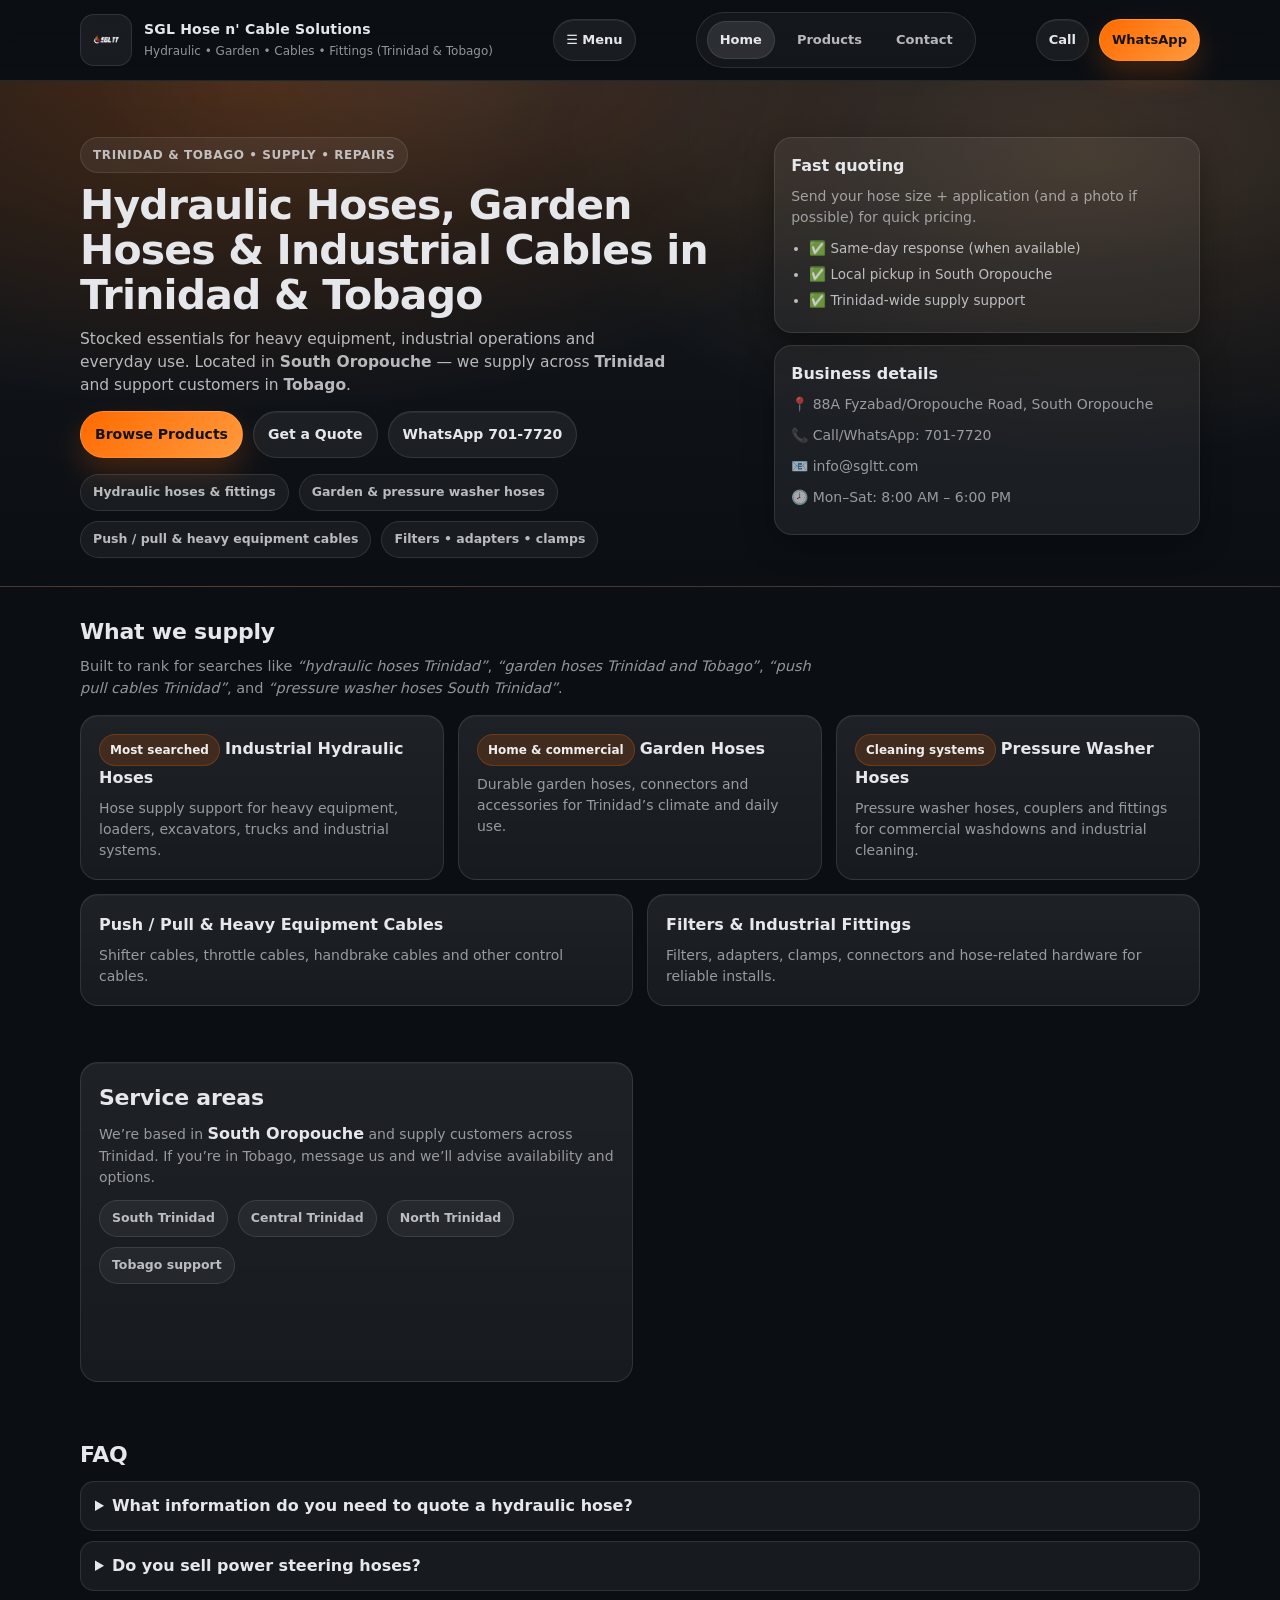
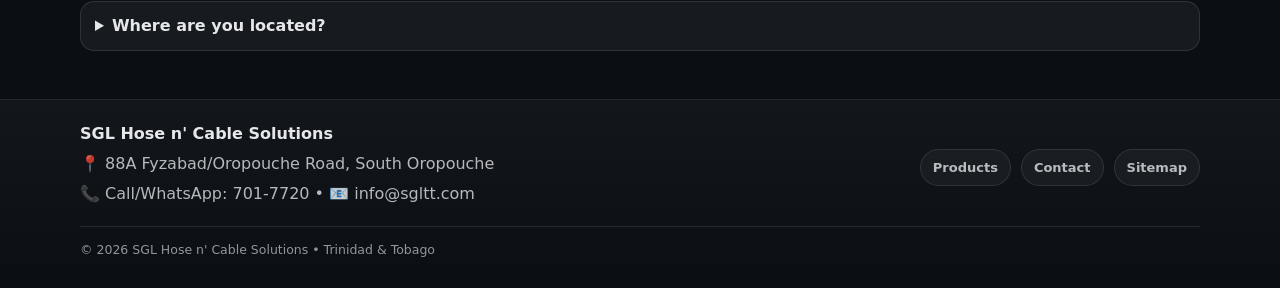
==== index.html @ 118d1041 "Initial commit - SGL Site" ====
<!doctype html>
<html lang="en">
<head>
  <meta charset="utf-8" />
  <meta name="viewport" content="width=device-width, initial-scale=1" />

  <title>Hydraulic Hoses, Garden Hoses & Cables in Trinidad & Tobago | SGL Hose n' Cable Solutions</title>
  <meta name="description" content="SGL Hose n' Cable Solutions supplies hydraulic hoses, garden hoses, push/pull cables, power steering hoses, filters and fittings in Trinidad & Tobago. Located in South Oropouche. Call/WhatsApp 701-7720." />

  <link rel="canonical" href="https://sgltt.com/" />
  <meta name="robots" content="index,follow,max-image-preview:large" />
  <meta name="theme-color" content="#ff6600" />

  <!-- Open Graph / Social -->
  <meta property="og:type" content="website" />
  <meta property="og:site_name" content="SGL Hose n' Cable Solutions" />
  <meta property="og:title" content="Hydraulic Hoses, Garden Hoses & Cables in Trinidad & Tobago" />
  <meta property="og:description" content="Industrial hydraulic hoses, garden hoses, push/pull cables, power steering hoses, filters & fittings. South Oropouche, Trinidad & Tobago." />
  <meta property="og:url" content="https://sgltt.com/" />
  <meta property="og:image" content="https://sgltt.com/assets/images/sgl-logo.png" />

  <meta name="twitter:card" content="summary_large_image" />

  <link rel="icon" href="assets/favicon.svg" type="image/svg+xml" />
  <link rel="stylesheet" href="css/styles.css" />

  <!-- LocalBusiness + FAQ schema (helps local ranking + rich results) -->
  <script type="application/ld+json">
  {
    "@context": "https://schema.org",
    "@graph": [
      {
        "@type": "LocalBusiness",
        "@id": "https://sgltt.com/#business",
        "name": "SGL Hose n' Cable Solutions",
        "url": "https://sgltt.com/",
        "image": "https://sgltt.com/assets/images/sgl-logo.png",
        "telephone": "+1-868-701-7720",
        "email": "info@sgltt.com",
        "address": {
          "@type": "PostalAddress",
          "streetAddress": "88A Fyzabad/Oropouche Road",
          "addressLocality": "South Oropouche",
          "addressCountry": "TT"
        },
        "areaServed": ["Trinidad", "Tobago", "Trinidad and Tobago"],
        "openingHoursSpecification": [{
          "@type": "OpeningHoursSpecification",
          "dayOfWeek": ["Monday","Tuesday","Wednesday","Thursday","Friday","Saturday"],
          "opens": "08:00",
          "closes": "18:00"
        }],
        "sameAs": [
          "https://sgltt.com/"
        ]
      },
      {
        "@type": "FAQPage",
        "@id": "https://sgltt.com/#faq",
        "mainEntity": [
          {
            "@type": "Question",
            "name": "Do you supply hydraulic hoses in Trinidad and Tobago?",
            "acceptedAnswer": {
              "@type": "Answer",
              "text": "Yes. We supply industrial hydraulic hoses and fittings across Trinidad & Tobago, with fast support from our South Oropouche location."
            }
          },
          {
            "@type": "Question",
            "name": "Do you carry garden hoses and pressure washer hoses?",
            "acceptedAnswer": {
              "@type": "Answer",
              "text": "Yes. We stock garden hoses and pressure washer hoses, plus connectors, nozzles and related accessories."
            }
          },
          {
            "@type": "Question",
            "name": "Can I WhatsApp to request a quote?",
            "acceptedAnswer": {
              "@type": "Answer",
              "text": "Yes. WhatsApp us at 701-7720 with the hose size, application and any photos, and we’ll respond with pricing and availability."
            }
          }
        ]
      }
    ]
  }
  </script>
</head>
<body>
  <a class="skip-link" href="#main">Skip to content</a>

  <!-- HEADER / NAV -->
  <header class="site-header">
    <div class="container">
      <div class="nav" role="navigation" aria-label="Primary">
        <a class="brand" href="index.html" aria-label="SGL Hose n' Cable Solutions home">
          <img src="assets/images/sgl-logo.png" alt="SGL Hose n' Cable Solutions logo" width="56" height="56" loading="eager" />
          <div class="brand-text">
            <strong>SGL Hose n' Cable Solutions</strong>
            <span>Hydraulic • Garden • Cables • Fittings (Trinidad & Tobago)</span>
          </div>
        </a>

        <button class="btn btn-small menu-btn" type="button" data-menu-btn aria-expanded="false" aria-controls="site-nav">
          ☰ Menu
        </button>

        <nav id="site-nav" class="nav-links" data-nav-links>
          <a href="index.html" data-nav>Home</a>
          <a href="products.html" data-nav>Products</a>
          <a href="contact.html" data-nav>Contact</a>
        </nav>

        <div class="nav-cta">
          <a class="btn btn-small" href="tel:+18687017720">Call</a>
          <a class="btn btn-primary btn-small" href="https://wa.me/18687017720" target="_blank" rel="noopener">WhatsApp</a>
        </div>
      </div>
    </div>
  </header>

  <main id="main">
    <!-- HERO -->
    <section class="hero">
      <div class="container">
        <div class="hero-wrap">
          <div class="hero-main">
            <div class="kicker">Trinidad & Tobago • Supply • Repairs</div>
            <h1>Hydraulic Hoses, Garden Hoses & Industrial Cables in Trinidad & Tobago</h1>
            <p>
              Stocked essentials for heavy equipment, industrial operations and everyday use.
              Located in <strong>South Oropouche</strong> — we supply across <strong>Trinidad</strong> and support customers in <strong>Tobago</strong>.
            </p>

            <div class="hero-actions">
              <a class="btn btn-primary" href="products.html">Browse Products</a>
              <a class="btn" href="contact.html">Get a Quote</a>
              <a class="btn" href="https://wa.me/18687017720" target="_blank" rel="noopener">WhatsApp 701-7720</a>
            </div>

            <div class="meta-row" aria-label="Highlights">
              <span class="chip">Hydraulic hoses & fittings</span>
              <span class="chip">Garden & pressure washer hoses</span>
              <span class="chip">Push / pull & heavy equipment cables</span>
              <span class="chip">Filters • adapters • clamps</span>
            </div>
          </div>

          <aside class="hero-side" aria-label="Quick info">
            <div class="side-card">
              <h3>Fast quoting</h3>
              <p>Send your hose size + application (and a photo if possible) for quick pricing.</p>
              <ul class="side-list">
                <li>✅ Same-day response (when available)</li>
                <li>✅ Local pickup in South Oropouche</li>
                <li>✅ Trinidad-wide supply support</li>
              </ul>
            </div>

            <div class="side-card">
              <h3>Business details</h3>
              <p>📍 88A Fyzabad/Oropouche Road, South Oropouche</p>
              <p>📞 Call/WhatsApp: <a href="tel:+18687017720">701-7720</a></p>
              <p>📧 <a href="mailto:info@sgltt.com">info@sgltt.com</a></p>
              <p>🕗 Mon–Sat: 8:00 AM – 6:00 PM</p>
            </div>
          </aside>
        </div>
      </div>
    </section>

    <!-- PRODUCTS OVERVIEW -->
    <section class="section">
      <div class="container">
        <h2 class="section-title">What we supply</h2>
        <p class="section-sub">
          Built to rank for searches like <em>“hydraulic hoses Trinidad”</em>, <em>“garden hoses Trinidad and Tobago”</em>,
          <em>“push pull cables Trinidad”</em>, and <em>“pressure washer hoses South Trinidad”</em>.
        </p>

        <div class="grid">
          <a class="card card-link cols-4" href="hydraulic-hoses-trinidad.html">
            <span class="badge">Most searched</span>
            <strong>Industrial Hydraulic Hoses</strong>
            <p>Hose supply support for heavy equipment, loaders, excavators, trucks and industrial systems.</p>
          </a>

          <a class="card card-link cols-4" href="garden-hoses-trinidad.html">
            <span class="badge">Home & commercial</span>
            <strong>Garden Hoses</strong>
            <p>Durable garden hoses, connectors and accessories for Trinidad’s climate and daily use.</p>
          </a>

          <a class="card card-link cols-4" href="pressure-washer-hoses-trinidad.html">
            <span class="badge">Cleaning systems</span>
            <strong>Pressure Washer Hoses</strong>
            <p>Pressure washer hoses, couplers and fittings for commercial washdowns and industrial cleaning.</p>
          </a>

          <a class="card card-link cols-6" href="push-pull-cables-trinidad.html">
            <strong>Push / Pull & Heavy Equipment Cables</strong>
            <p>Shifter cables, throttle cables, handbrake cables and other control cables.</p>
          </a>

          <a class="card card-link cols-6" href="products.html#filters">
            <strong>Filters & Industrial Fittings</strong>
            <p>Filters, adapters, clamps, connectors and hose-related hardware for reliable installs.</p>
          </a>
        </div>
      </div>
    </section>

    <!-- SERVICE AREAS + MAP -->
    <section class="section">
      <div class="container">
        <div class="grid">
          <div class="card cols-6">
            <h2 class="section-title" style="margin-top:0">Service areas</h2>
            <p class="section-sub" style="margin-bottom:0">
              We’re based in <strong>South Oropouche</strong> and supply customers across Trinidad.
              If you’re in Tobago, message us and we’ll advise availability and options.
            </p>
            <div class="meta-row" style="margin-top:12px">
              <span class="chip">South Trinidad</span>
              <span class="chip">Central Trinidad</span>
              <span class="chip">North Trinidad</span>
              <span class="chip">Tobago support</span>
            </div>
          </div>

          <div class="map cols-6" aria-label="Map">
            <iframe
              title="Map to SGL Hose n' Cable Solutions"
              loading="lazy"
              referrerpolicy="no-referrer-when-downgrade"
              src="https://www.google.com/maps?q=88A%20Fyzabad%2FOropouche%20Road%2C%20South%20Oropouche%2C%20Trinidad%20and%20Tobago&output=embed">
            </iframe>
          </div>
        </div>
      </div>
    </section>

    <!-- FAQ -->
    <section class="section faq" id="faq">
      <div class="container">
        <h2 class="section-title">FAQ</h2>
        <div class="cols-12">
          <details>
            <summary>What information do you need to quote a hydraulic hose?</summary>
            <p>
              Share the hose size (ID/OD if known), the application (machine type), pressure rating if available,
              and a photo of the ends/fittings. WhatsApp works best.
            </p>
          </details>
          <details>
            <summary>Do you sell power steering hoses?</summary>
            <p>Yes — we can supply power steering hose options and related fittings depending on the vehicle/application.</p>
          </details>
          <details>
            <summary>Where are you located?</summary>
            <p>📍 88A Fyzabad/Oropouche Road, South Oropouche, Trinidad & Tobago.</p>
          </details>
        </div>
      </div>
    </section>
  </main>

  <!-- FOOTER -->
  <footer class="site-footer">
    <div class="container">
      <div class="footer-wrap">
        <div>
          <p><strong>SGL Hose n' Cable Solutions</strong></p>
          <p>📍 88A Fyzabad/Oropouche Road, South Oropouche</p>
          <p>📞 Call/WhatsApp: <a href="tel:+18687017720">701-7720</a> • 📧 <a href="mailto:info@sgltt.com">info@sgltt.com</a></p>
        </div>

        <div class="footer-links" aria-label="Footer links">
          <a href="products.html">Products</a>
          <a href="contact.html">Contact</a>
          <a href="sitemap.xml">Sitemap</a>
        </div>
      </div>

      <div class="copyright">
        © <span data-year></span> SGL Hose n' Cable Solutions • Trinidad & Tobago
      </div>
    </div>
  </footer>

  <script src="js/main.js" defer></script>
</body>
</html>
---- css/styles.css ----
/* ==========================================================================
   SGL Hose n' Cable Solutions - Modern UI + SEO-friendly layout
   File: /css/styles.css
   ========================================================================== */

/* ---------- CSS Reset (light) ---------- */
*,
*::before,
*::after { box-sizing: border-box; }

html:focus-within { scroll-behavior: smooth; }

html, body { height: 100%; }

body {
  margin: 0;
  font-family: system-ui, -apple-system, Segoe UI, Roboto, Helvetica, Arial, "Apple Color Emoji", "Segoe UI Emoji";
  line-height: 1.5;
  color: #111827;
  background: #0b0f14;
}

img, picture, video, canvas, svg { display: block; max-width: 100%; }

input, button, textarea, select { font: inherit; color: inherit; }

a { color: inherit; text-decoration: none; }
a:hover { text-decoration: none; }

:root{
  --bg: #0b0f14;
  --panel: rgba(255,255,255,0.06);
  --panel-2: rgba(255,255,255,0.09);
  --border: rgba(255,255,255,0.10);
  --border-2: rgba(255,255,255,0.14);
  --text: #e5e7eb;
  --muted: rgba(229,231,235,0.78);
  --muted2: rgba(229,231,235,0.62);

  --brand: #ff6a00;
  --brand2: #ff9a3d;

  --shadow: 0 20px 50px rgba(0,0,0,0.55);
  --shadow2: 0 10px 30px rgba(0,0,0,0.35);

  --radius: 18px;
  --radius2: 14px;

  --max: 1120px;
}

/* ---------- Utilities ---------- */
.container{
  width: min(var(--max), calc(100% - 32px));
  margin-inline: auto;
}

.skip-link{
  position: absolute;
  left: -999px;
  top: 12px;
  background: #ffffff;
  color: #111827;
  padding: 10px 14px;
  border-radius: 10px;
  z-index: 9999;
}
.skip-link:focus { left: 12px; }

/* ---------- Header / Nav ---------- */
.site-header{
  position: sticky;
  top: 0;
  z-index: 50;
  background: linear-gradient(to bottom, rgba(11,15,20,0.92), rgba(11,15,20,0.70));
  backdrop-filter: blur(10px);
  border-bottom: 1px solid var(--border);
}

.nav{
  display: flex;
  align-items: center;
  justify-content: space-between;
  gap: 14px;
  padding: 12px 0;
}

.brand{
  display: flex;
  align-items: center;
  gap: 12px;
  min-width: 220px;
}
.brand img{
  border-radius: 14px;
  background: rgba(255,255,255,0.06);
  border: 1px solid var(--border);
  padding: 6px;
  width: 52px;
  height: 52px;
  object-fit: contain;
}
.brand-text{
  display: grid;
  gap: 2px;
}
.brand-text strong{
  font-size: 14px;
  letter-spacing: 0.2px;
  color: var(--text);
}
.brand-text span{
  font-size: 12px;
  color: var(--muted2);
}

.nav-links{
  display: flex;
  align-items: center;
  gap: 10px;
  padding: 8px 10px;
  border: 1px solid var(--border);
  border-radius: 999px;
  background: rgba(255,255,255,0.04);
}
.nav-links a{
  padding: 8px 12px;
  border-radius: 999px;
  color: var(--muted);
  font-weight: 600;
  font-size: 13px;
}
.nav-links a:hover{
  background: rgba(255,255,255,0.06);
  color: var(--text);
}
.nav-links a[aria-current="page"]{
  background: rgba(255,255,255,0.10);
  color: var(--text);
  border: 1px solid var(--border);
}

.nav-cta{
  display: flex;
  gap: 10px;
}

.menu-btn{
  display: none;
}

/* Mobile nav */
@media (max-width: 860px){
  .menu-btn{ display: inline-flex; }
  .nav-links{
    display: none;
    position: absolute;
    top: 72px;
    left: 16px;
    right: 16px;
    border-radius: 16px;
    flex-direction: column;
    align-items: stretch;
    gap: 6px;
    padding: 10px;
    background: rgba(12,16,22,0.96);
    box-shadow: var(--shadow2);
  }
  .nav-links.is-open{ display: flex; }
  .nav-links a{
    border-radius: 12px;
    padding: 12px 14px;
  }
}

/* ---------- Buttons ---------- */
.btn{
  display: inline-flex;
  align-items: center;
  justify-content: center;
  gap: 8px;
  padding: 12px 14px;
  border-radius: 999px;
  border: 1px solid var(--border);
  background: rgba(255,255,255,0.06);
  color: var(--text);
  font-weight: 700;
  font-size: 14px;
  cursor: pointer;
  box-shadow: 0 1px 0 rgba(255,255,255,0.06) inset;
  transition: transform 120ms ease, background 120ms ease, border-color 120ms ease;
}
.btn:hover{
  background: rgba(255,255,255,0.09);
  border-color: var(--border-2);
  transform: translateY(-1px);
}
.btn:active{ transform: translateY(0px); }

.btn-small{
  padding: 10px 12px;
  font-size: 13px;
  font-weight: 800;
}

.btn-primary{
  background: linear-gradient(135deg, var(--brand), var(--brand2));
  border-color: rgba(255,255,255,0.14);
  color: #141414;
  box-shadow: 0 14px 30px rgba(255, 106, 0, 0.22);
}
.btn-primary:hover{
  border-color: rgba(255,255,255,0.20);
  background: linear-gradient(135deg, #ff7a1a, #ffae5c);
}

/* ---------- Hero ---------- */
.hero{
  position: relative;
  overflow: hidden;
  padding: 56px 0 28px;
  background:
    radial-gradient(1200px 600px at 20% 0%, rgba(255,106,0,0.22), transparent 55%),
    radial-gradient(900px 500px at 85% 15%, rgba(255,154,61,0.15), transparent 60%),
    linear-gradient(to bottom, rgba(255,255,255,0.04), transparent);
  border-bottom: 1px solid var(--border);
}

.hero::before{
  content: "";
  position: absolute;
  inset: 0;
  background:
    radial-gradient(600px 240px at 35% 0%, rgba(255,255,255,0.05), transparent 60%),
    radial-gradient(800px 260px at 80% 10%, rgba(255,255,255,0.04), transparent 60%);
  pointer-events: none;
}

.hero-small{
  padding: 44px 0 20px;
}

.hero-wrap{
  display: grid;
  grid-template-columns: 1.35fr 0.85fr;
  gap: 18px;
  align-items: start;
  position: relative;
  z-index: 1;
}

.hero-wrap-single{
  grid-template-columns: 1fr;
}

.hero-main h1{
  margin: 10px 0 10px;
  font-size: clamp(28px, 3.2vw, 44px);
  line-height: 1.1;
  letter-spacing: -0.02em;
  color: var(--text);
}

.hero-main p{
  margin: 0 0 14px;
  color: var(--muted);
  font-size: 15.5px;
  max-width: 60ch;
}

.kicker{
  display: inline-flex;
  align-items: center;
  gap: 8px;
  padding: 8px 12px;
  border-radius: 999px;
  background: rgba(255,255,255,0.06);
  border: 1px solid var(--border);
  color: var(--muted);
  font-weight: 800;
  font-size: 12px;
  letter-spacing: 0.05em;
  text-transform: uppercase;
}

.hero-actions{
  display: flex;
  gap: 10px;
  flex-wrap: wrap;
  margin-top: 14px;
}

.meta-row{
  display: flex;
  flex-wrap: wrap;
  gap: 10px;
  margin-top: 16px;
}

/* ---------- Chips / Badges ---------- */
.chip{
  display: inline-flex;
  align-items: center;
  padding: 8px 12px;
  border-radius: 999px;
  border: 1px solid var(--border);
  background: rgba(255,255,255,0.05);
  color: var(--muted);
  font-weight: 750;
  font-size: 12.5px;
}
.chip-link{
  cursor: pointer;
  transition: background 120ms ease, border-color 120ms ease, transform 120ms ease;
}
.chip-link:hover{
  background: rgba(255,255,255,0.08);
  border-color: var(--border-2);
  transform: translateY(-1px);
}

.badge{
  display: inline-flex;
  width: fit-content;
  align-items: center;
  padding: 6px 10px;
  border-radius: 999px;
  background: rgba(255, 106, 0, 0.16);
  border: 1px solid rgba(255, 106, 0, 0.25);
  color: rgba(255,255,255,0.92);
  font-weight: 850;
  font-size: 12px;
}

/* ---------- Cards / Sections ---------- */
.section{
  padding: 28px 0;
}

.section-title{
  margin: 0 0 8px;
  font-size: 22px;
  letter-spacing: -0.01em;
  color: var(--text);
}

.section-sub{
  margin: 0 0 16px;
  color: var(--muted2);
  font-size: 14.5px;
  max-width: 80ch;
}

.card{
  background: linear-gradient(to bottom, rgba(255,255,255,0.08), rgba(255,255,255,0.05));
  border: 1px solid var(--border);
  border-radius: var(--radius);
  padding: 18px;
  box-shadow: 0 1px 0 rgba(255,255,255,0.04) inset;
}

.card-link{
  transition: transform 120ms ease, border-color 120ms ease, background 120ms ease;
}
.card-link:hover{
  transform: translateY(-2px);
  border-color: var(--border-2);
  background: linear-gradient(to bottom, rgba(255,255,255,0.10), rgba(255,255,255,0.06));
}

.card strong{
  color: var(--text);
  font-size: 16px;
}
.card p{
  margin: 8px 0 0;
  color: var(--muted2);
  font-size: 14px;
}

/* ---------- Grid System ---------- */
.grid{
  display: grid;
  gap: 14px;
  grid-template-columns: repeat(12, 1fr);
}

.cols-12{ grid-column: span 12; }
.cols-7 { grid-column: span 7; }
.cols-6 { grid-column: span 6; }
.cols-5 { grid-column: span 5; }
.cols-4 { grid-column: span 4; }

@media (max-width: 980px){
  .hero-wrap{ grid-template-columns: 1fr; }
  .cols-7, .cols-6, .cols-5, .cols-4 { grid-column: span 12; }
}

/* ---------- Side Cards ---------- */
.hero-side .side-card{
  background: rgba(255,255,255,0.06);
  border: 1px solid var(--border);
  border-radius: var(--radius);
  padding: 16px;
  box-shadow: var(--shadow2);
}
.hero-side .side-card + .side-card{ margin-top: 12px; }

.hero-side h3{
  margin: 0 0 8px;
  color: var(--text);
  font-size: 16px;
}
.hero-side p{
  margin: 0 0 10px;
  color: var(--muted2);
  font-size: 14px;
}

.side-list{
  margin: 0;
  padding-left: 18px;
  color: var(--muted);
  font-size: 13.5px;
}
.side-list li{ margin: 6px 0; }

/* ---------- Lists / Callouts ---------- */
.checklist{
  margin: 12px 0 0;
  padding: 0;
  list-style: none;
  display: grid;
  gap: 8px;
}
.checklist li{
  display: flex;
  gap: 10px;
  align-items: flex-start;
  color: var(--muted);
  font-size: 14px;
}
.checklist li::before{
  content: "✓";
  flex: 0 0 auto;
  width: 18px;
  height: 18px;
  border-radius: 999px;
  display: inline-flex;
  align-items: center;
  justify-content: center;
  background: rgba(255,106,0,0.16);
  border: 1px solid rgba(255,106,0,0.25);
  color: rgba(255,255,255,0.94);
  font-weight: 900;
  line-height: 1;
  margin-top: 2px;
}

.callout{
  margin-top: 14px;
  padding: 14px 14px;
  border-radius: var(--radius2);
  background: rgba(255,255,255,0.05);
  border: 1px dashed rgba(255,255,255,0.16);
  color: var(--muted);
  font-size: 14px;
}
.callout strong{ color: var(--text); }

.sep{
  border: 0;
  border-top: 1px solid var(--border);
  margin: 14px 0;
}

/* ---------- FAQ ---------- */
.faq details{
  background: rgba(255,255,255,0.05);
  border: 1px solid var(--border);
  border-radius: var(--radius2);
  padding: 12px 14px;
  margin: 10px 0;
}
.faq summary{
  cursor: pointer;
  font-weight: 850;
  color: var(--text);
  outline: none;
}
.faq details p{
  margin: 10px 0 0;
  color: var(--muted);
  font-size: 14px;
}

/* ---------- Map ---------- */
.map{
  padding: 0;
  overflow: hidden;
}
.map iframe{
  width: 100%;
  height: 320px;
  border: 0;
  display: block;
}
@media (max-width: 980px){
  .map iframe{ height: 300px; }
}

/* ---------- Contact page styles ---------- */
.contact-list{
  display: grid;
  gap: 12px;
  margin-top: 6px;
}
.contact-item{
  padding: 12px 12px;
  border-radius: var(--radius2);
  border: 1px solid var(--border);
  background: rgba(255,255,255,0.04);
}
.contact-label{
  font-size: 12px;
  text-transform: uppercase;
  letter-spacing: 0.06em;
  color: var(--muted2);
  font-weight: 850;
  margin-bottom: 4px;
}
.contact-value{
  color: var(--text);
  font-weight: 650;
  font-size: 14px;
}
.contact-value a{ text-decoration: underline; text-decoration-color: rgba(255,255,255,0.30); }
.contact-value a:hover{ text-decoration-color: rgba(255,255,255,0.55); }

/* ---------- Forms ---------- */
.form{
  display: grid;
  gap: 12px;
  margin-top: 12px;
}

.field{
  display: grid;
  gap: 6px;
}
.field span{
  color: var(--muted2);
  font-size: 12.5px;
  font-weight: 800;
}
.field input,
.field select,
.field textarea{
  width: 100%;
  padding: 12px 12px;
  border-radius: 14px;
  background: rgba(255,255,255,0.05);
  border: 1px solid var(--border);
  outline: none;
  color: var(--text);
}
.field input::placeholder,
.field textarea::placeholder{ color: rgba(229,231,235,0.45); }

.field input:focus,
.field select:focus,
.field textarea:focus{
  border-color: rgba(255,106,0,0.45);
  box-shadow: 0 0 0 4px rgba(255,106,0,0.12);
}

.form-actions{
  display: flex;
  gap: 10px;
  flex-wrap: wrap;
  margin-top: 4px;
}

.tiny-note{
  margin: 0;
  color: var(--muted2);
  font-size: 12.5px;
}

/* ---------- CTA band ---------- */
.cta{
  display: flex;
  align-items: center;
  justify-content: space-between;
  gap: 16px;
  padding: 18px;
  border-radius: var(--radius);
  border: 1px solid rgba(255,106,0,0.22);
  background:
    radial-gradient(800px 240px at 10% 30%, rgba(255,106,0,0.20), transparent 55%),
    linear-gradient(to bottom, rgba(255,255,255,0.07), rgba(255,255,255,0.04));
}
.cta-actions{
  display: flex;
  gap: 10px;
  flex-wrap: wrap;
}
@media (max-width: 860px){
  .cta{
    flex-direction: column;
    align-items: flex-start;
  }
}

/* ---------- Footer ---------- */
.site-footer{
  margin-top: 10px;
  border-top: 1px solid var(--border);
  background: linear-gradient(to bottom, rgba(255,255,255,0.03), transparent);
  padding: 22px 0 28px;
}
.footer-wrap{
  display: flex;
  justify-content: space-between;
  gap: 16px;
  flex-wrap: wrap;
}
.site-footer p{
  margin: 0 0 6px;
  color: var(--muted);
}
.site-footer strong{ color: var(--text); }

.footer-links{
  display: flex;
  gap: 10px;
  align-items: center;
  flex-wrap: wrap;
}
.footer-links a{
  padding: 8px 12px;
  border-radius: 999px;
  border: 1px solid var(--border);
  background: rgba(255,255,255,0.04);
  color: var(--muted);
  font-weight: 800;
  font-size: 13px;
}
.footer-links a:hover{
  background: rgba(255,255,255,0.07);
  color: var(--text);
  border-color: var(--border-2);
}

.copyright{
  margin-top: 14px;
  padding-top: 14px;
  border-top: 1px solid var(--border);
  color: var(--muted2);
  font-size: 12.5px;
}
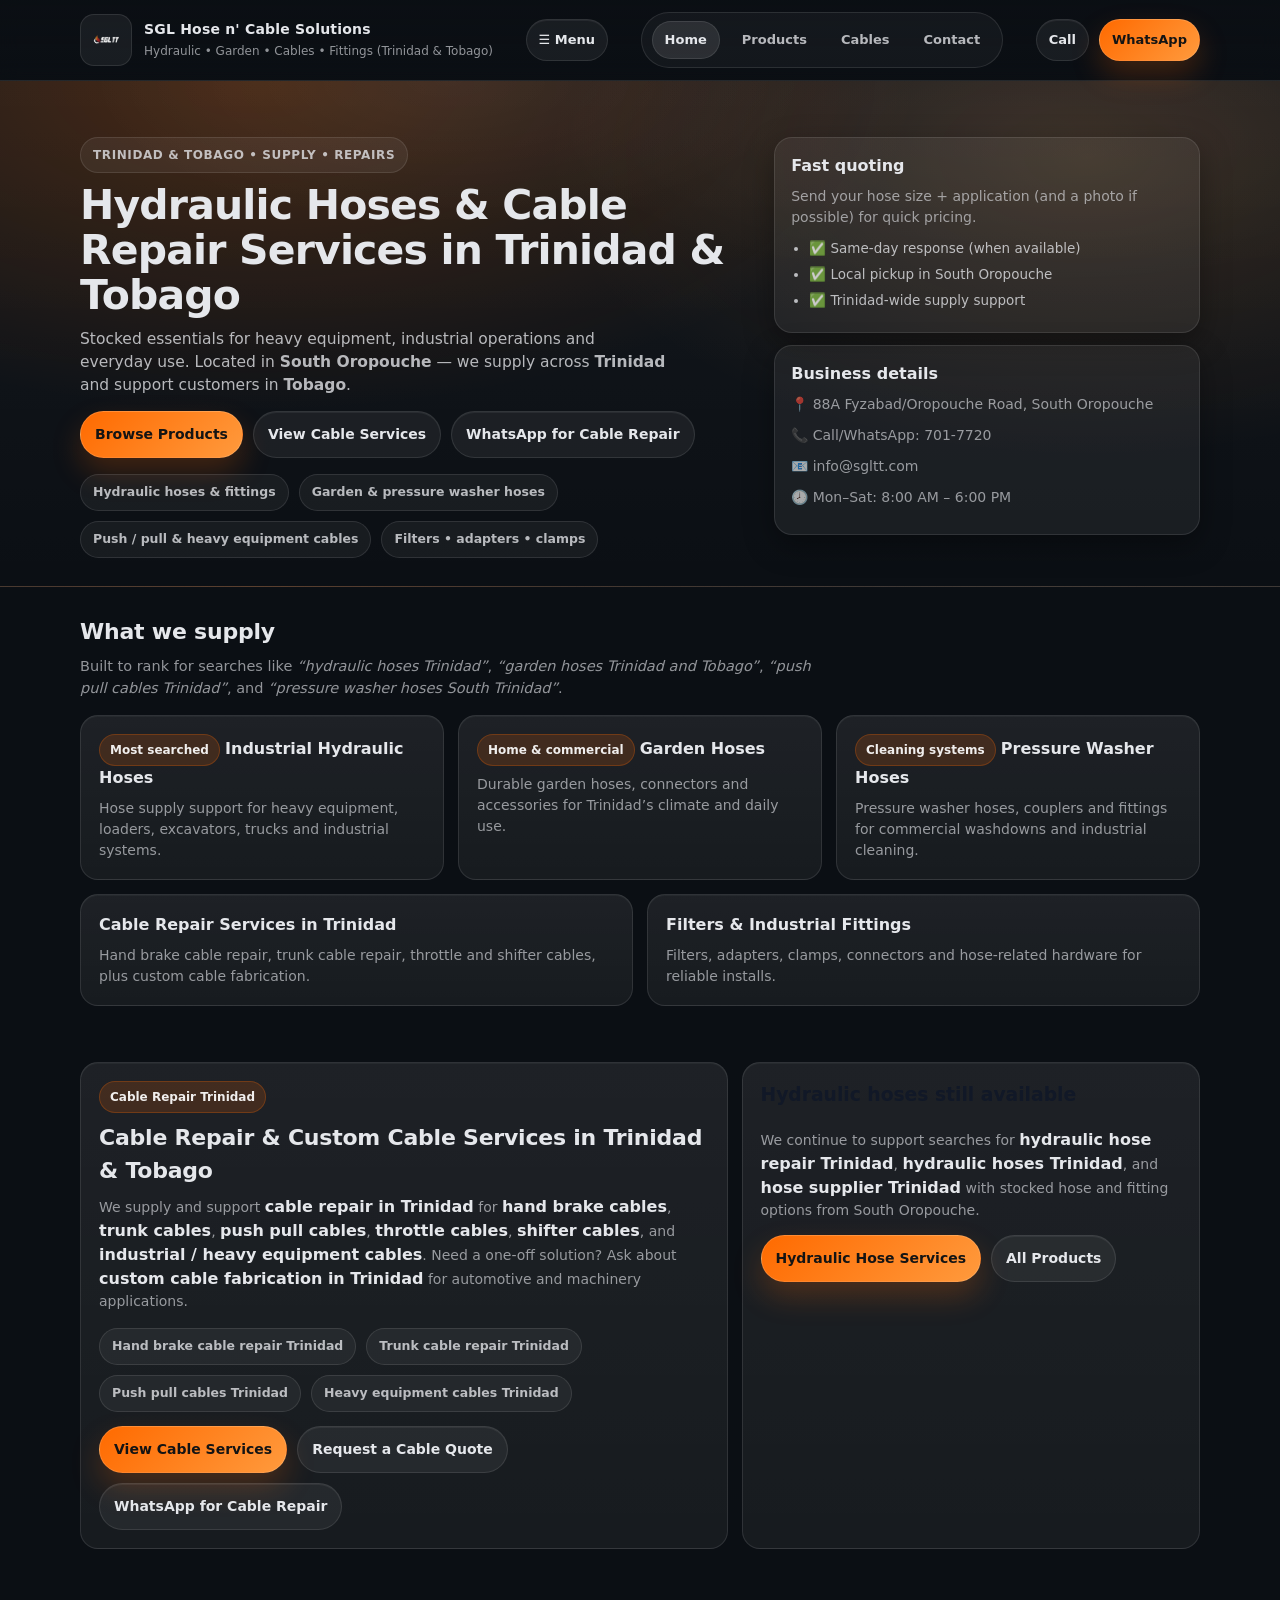
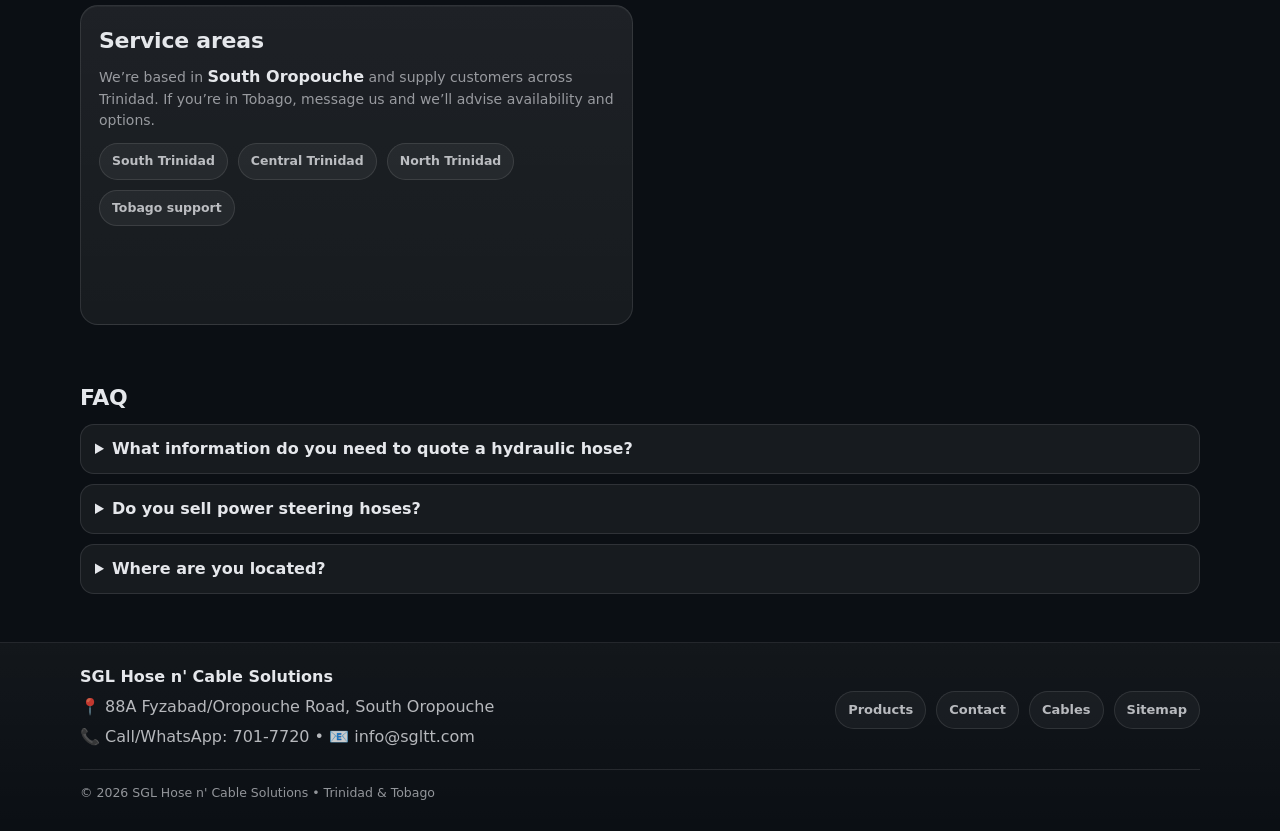
==== commit 88f4efd8: "WIP: ..." ====
--- a/index.html
+++ b/index.html
@@ -4,8 +4,8 @@
   <meta charset="utf-8" />
   <meta name="viewport" content="width=device-width, initial-scale=1" />
 
-  <title>Hydraulic Hoses, Garden Hoses & Cables in Trinidad & Tobago | SGL Hose n' Cable Solutions</title>
-  <meta name="description" content="SGL Hose n' Cable Solutions supplies hydraulic hoses, garden hoses, push/pull cables, power steering hoses, filters and fittings in Trinidad & Tobago. Located in South Oropouche. Call/WhatsApp 701-7720." />
+  <title>Hydraulic Hose & Cable Repair Services in Trinidad & Tobago | SGL Hose n' Cable Solutions</title>
+  <meta name="description" content="SGL Hose n' Cable Solutions supplies hydraulic hoses and cable repair services in Trinidad & Tobago, including hand brake, trunk, push/pull, throttle, shifter, industrial and heavy equipment cables. Located in South Oropouche. Call/WhatsApp 701-7720." />
 
   <link rel="canonical" href="https://sgltt.com/" />
   <meta name="robots" content="index,follow,max-image-preview:large" />
@@ -14,8 +14,8 @@
   <!-- Open Graph / Social -->
   <meta property="og:type" content="website" />
   <meta property="og:site_name" content="SGL Hose n' Cable Solutions" />
-  <meta property="og:title" content="Hydraulic Hoses, Garden Hoses & Cables in Trinidad & Tobago" />
-  <meta property="og:description" content="Industrial hydraulic hoses, garden hoses, push/pull cables, power steering hoses, filters & fittings. South Oropouche, Trinidad & Tobago." />
+  <meta property="og:title" content="Hydraulic Hose & Cable Repair Services in Trinidad & Tobago" />
+  <meta property="og:description" content="Hydraulic hoses, hose repair support, and cable repair services for hand brake, trunk, shifter, throttle, push/pull and heavy equipment cables in Trinidad & Tobago." />
   <meta property="og:url" content="https://sgltt.com/" />
   <meta property="og:image" content="https://sgltt.com/assets/images/sgl-logo.png" />
 
@@ -110,6 +110,7 @@
         <nav id="site-nav" class="nav-links" data-nav-links>
           <a href="index.html" data-nav>Home</a>
           <a href="products.html" data-nav>Products</a>
+          <a href="cable-repair-trinidad.html" data-nav>Cables</a>
           <a href="contact.html" data-nav>Contact</a>
         </nav>
 
@@ -128,7 +129,7 @@
         <div class="hero-wrap">
           <div class="hero-main">
             <div class="kicker">Trinidad & Tobago • Supply • Repairs</div>
-            <h1>Hydraulic Hoses, Garden Hoses & Industrial Cables in Trinidad & Tobago</h1>
+            <h1>Hydraulic Hoses & Cable Repair Services in Trinidad & Tobago</h1>
             <p>
               Stocked essentials for heavy equipment, industrial operations and everyday use.
               Located in <strong>South Oropouche</strong> — we supply across <strong>Trinidad</strong> and support customers in <strong>Tobago</strong>.
@@ -136,8 +137,8 @@
 
             <div class="hero-actions">
               <a class="btn btn-primary" href="products.html">Browse Products</a>
-              <a class="btn" href="contact.html">Get a Quote</a>
-              <a class="btn" href="https://wa.me/18687017720" target="_blank" rel="noopener">WhatsApp 701-7720</a>
+               <a class="btn" href="cable-repair-trinidad.html">View Cable Services</a>
+              <a class="btn" href="https://wa.me/18687017720?text=Hi%20SGL%2C%20I%20need%20cable%20repair%20in%20Trinidad.%20Please%20quote%20for%20my%20vehicle%2Fequipment." target="_blank" rel="noopener">WhatsApp for Cable Repair</a>
             </div>
 
             <div class="meta-row" aria-label="Highlights">
@@ -199,15 +200,56 @@
             <p>Pressure washer hoses, couplers and fittings for commercial washdowns and industrial cleaning.</p>
           </a>
 
-          <a class="card card-link cols-6" href="push-pull-cables-trinidad.html">
-            <strong>Push / Pull & Heavy Equipment Cables</strong>
-            <p>Shifter cables, throttle cables, handbrake cables and other control cables.</p>
+          <a class="card card-link cols-6" href="cable-repair-trinidad.html">
+            <strong>Cable Repair Services in Trinidad</strong>
+            <p>Hand brake cable repair, trunk cable repair, throttle and shifter cables, plus custom cable fabrication.</p>
           </a>
 
           <a class="card card-link cols-6" href="products.html#filters">
             <strong>Filters & Industrial Fittings</strong>
             <p>Filters, adapters, clamps, connectors and hose-related hardware for reliable installs.</p>
           </a>
+        </div>
+      </div>
+    </section>
+
+    <!-- CABLE SERVICES -->
+    <section class="section">
+      <div class="container">
+        <div class="grid">
+          <div class="card cols-7">
+            <span class="badge">Cable Repair Trinidad</span>
+            <h2 class="section-title" style="margin-top:8px">Cable Repair & Custom Cable Services in Trinidad & Tobago</h2>
+            <p class="section-sub">
+              We supply and support <strong>cable repair in Trinidad</strong> for <strong>hand brake cables</strong>,
+              <strong>trunk cables</strong>, <strong>push pull cables</strong>, <strong>throttle cables</strong>,
+              <strong>shifter cables</strong>, and <strong>industrial / heavy equipment cables</strong>.
+              Need a one-off solution? Ask about <strong>custom cable fabrication in Trinidad</strong> for automotive and machinery applications.
+            </p>
+            <div class="meta-row">
+              <span class="chip">Hand brake cable repair Trinidad</span>
+              <span class="chip">Trunk cable repair Trinidad</span>
+              <span class="chip">Push pull cables Trinidad</span>
+              <span class="chip">Heavy equipment cables Trinidad</span>
+            </div>
+            <div class="hero-actions" style="margin-top:14px">
+              <a class="btn btn-primary" href="cable-repair-trinidad.html">View Cable Services</a>
+              <a class="btn" href="contact.html">Request a Cable Quote</a>
+              <a class="btn" href="https://wa.me/18687017720?text=Hi%20SGL%2C%20I%20need%20cable%20repair%20in%20Trinidad.%20Cable%20type%3A%20____%20%7C%20Vehicle%2FMachine%3A%20____%20%7C%20(attach%20photos)" target="_blank" rel="noopener">WhatsApp for Cable Repair</a>
+            </div>
+          </div>
+
+          <aside class="card cols-5">
+            <h3 style="margin-top:0">Hydraulic hoses still available</h3>
+            <p>
+              We continue to support searches for <strong>hydraulic hose repair Trinidad</strong>, <strong>hydraulic hoses Trinidad</strong>,
+              and <strong>hose supplier Trinidad</strong> with stocked hose and fitting options from South Oropouche.
+            </p>
+            <div class="hero-actions">
+              <a class="btn btn-primary" href="hydraulic-hoses-trinidad.html">Hydraulic Hose Services</a>
+              <a class="btn" href="products.html">All Products</a>
+            </div>
+          </aside>
         </div>
       </div>
     </section>
@@ -280,6 +322,7 @@
         <div class="footer-links" aria-label="Footer links">
           <a href="products.html">Products</a>
           <a href="contact.html">Contact</a>
+          <a href="cable-repair-trinidad.html">Cables</a>
           <a href="sitemap.xml">Sitemap</a>
         </div>
       </div>
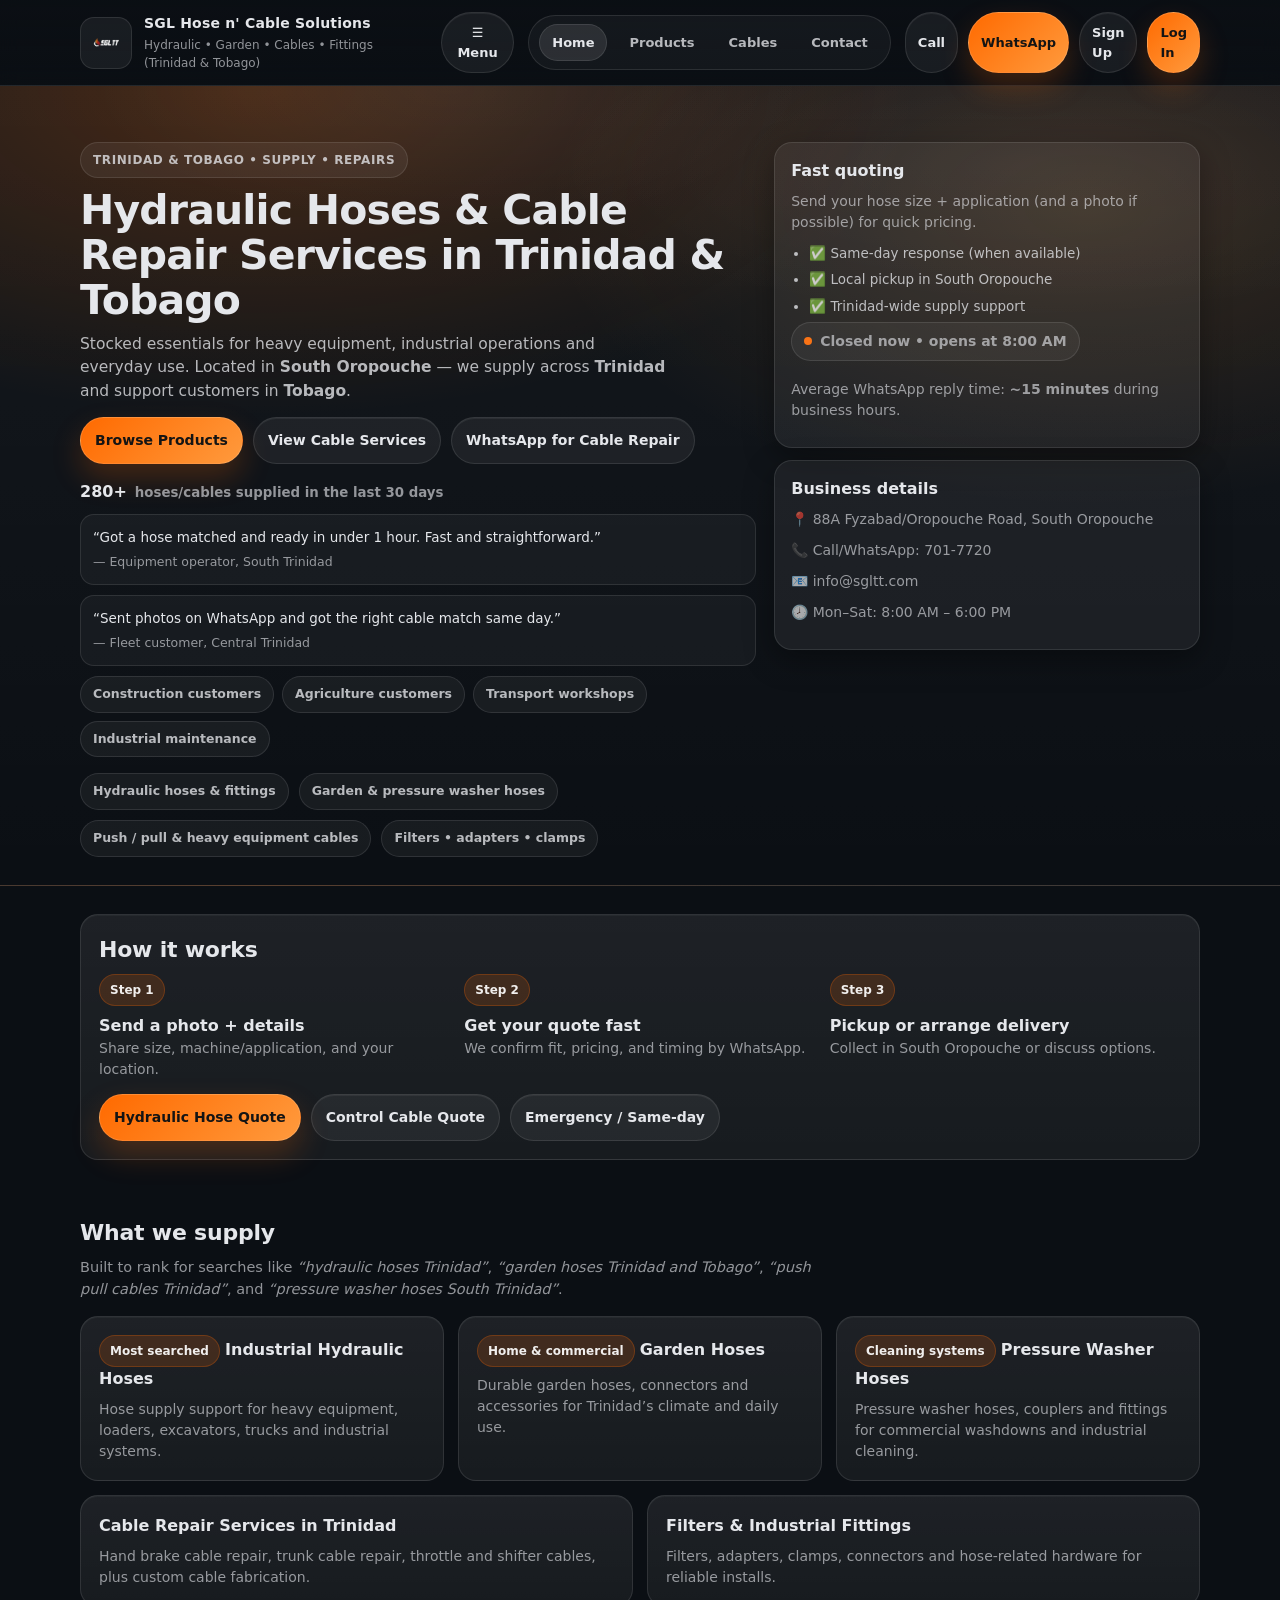
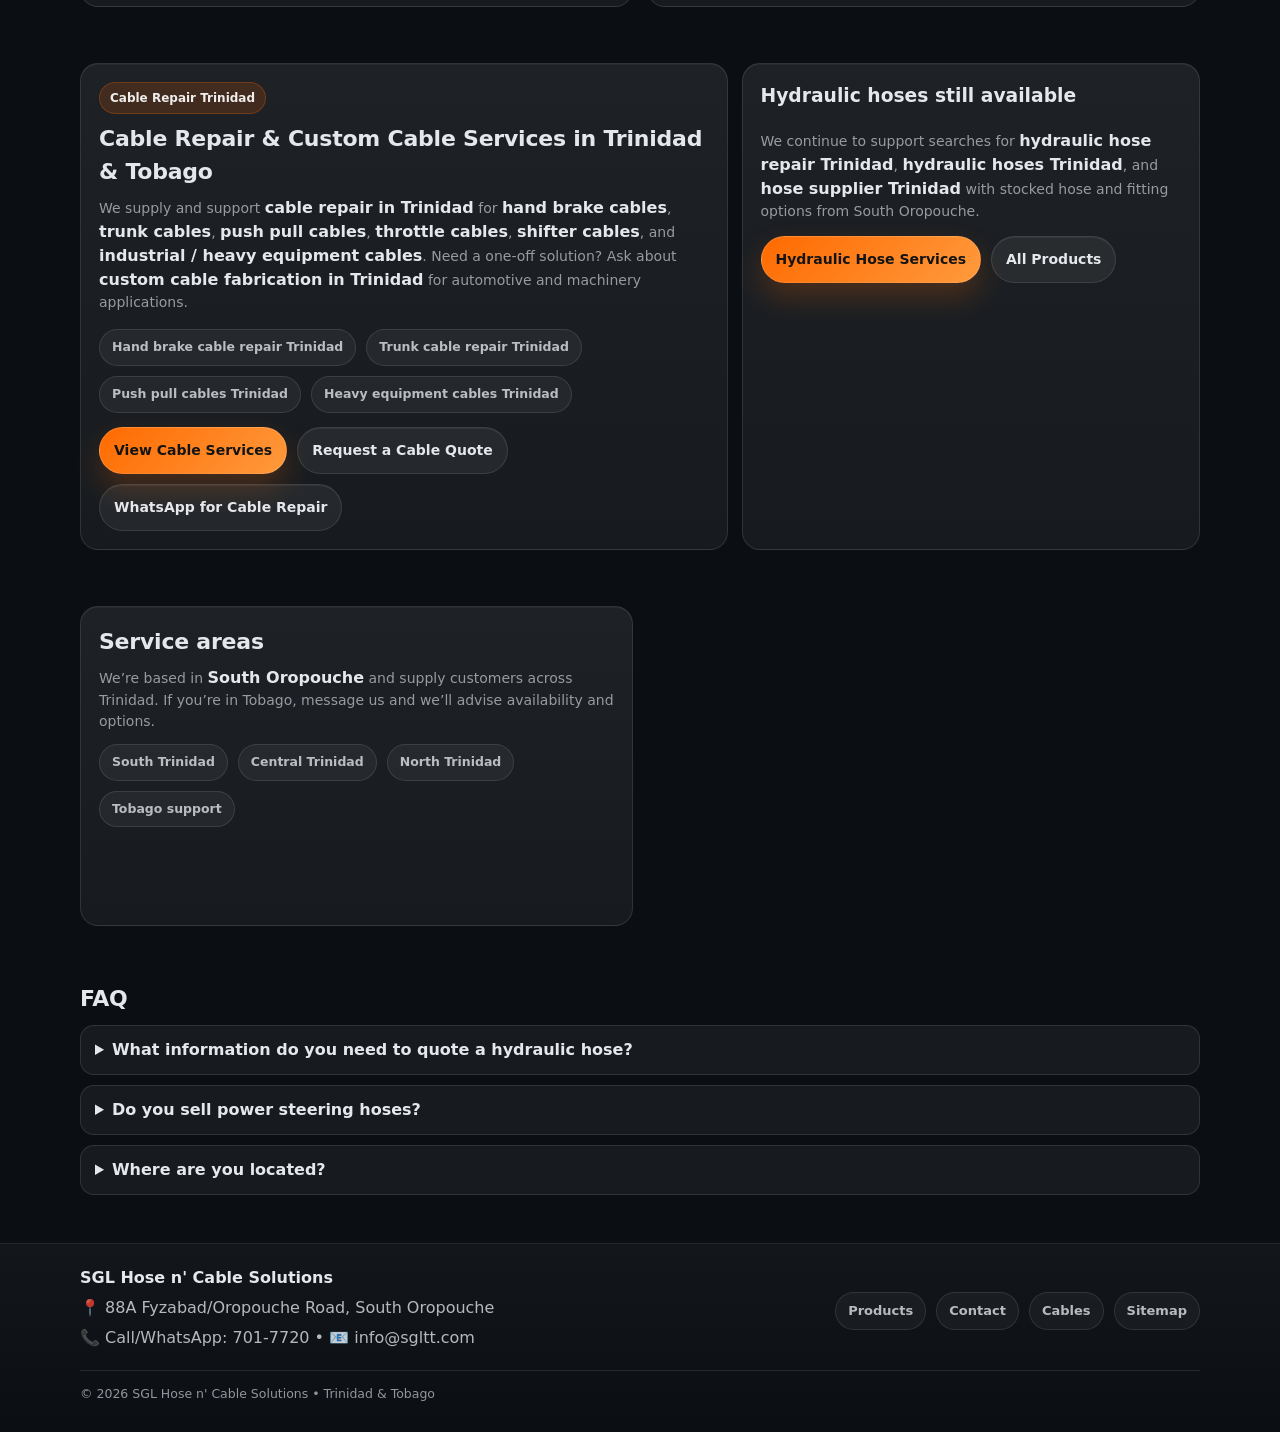
==== commit 87bb0c4e: "WIP: ..." ====
--- a/index.html
+++ b/index.html
@@ -1,6 +1,15 @@
 <!doctype html>
 <html lang="en">
 <head>
+   <!-- Google tag (gtag.js) -->
+  <script async src="https://www.googletagmanager.com/gtag/js?id=AW-17907611878"></script>
+  <script>
+    window.dataLayer = window.dataLayer || [];
+    function gtag(){dataLayer.push(arguments);}
+    gtag("js", new Date());
+
+    gtag("config", "AW-17907611878");
+  </script>
   <meta charset="utf-8" />
   <meta name="viewport" content="width=device-width, initial-scale=1" />
 
@@ -141,6 +150,26 @@
               <a class="btn" href="https://wa.me/18687017720?text=Hi%20SGL%2C%20I%20need%20cable%20repair%20in%20Trinidad.%20Please%20quote%20for%20my%20vehicle%2Fequipment." target="_blank" rel="noopener">WhatsApp for Cable Repair</a>
             </div>
 
+            <div class="trust-strip" aria-label="Trust proof">
+              <div class="trust-stat">280+ <small>hoses/cables supplied in the last 30 days</small></div>
+              <div class="testimonials">
+                <article class="testimonial">
+                  <p>“Got a hose matched and ready in under 1 hour. Fast and straightforward.”</p>
+                  <span>— Equipment operator, South Trinidad</span>
+                </article>
+                <article class="testimonial">
+                  <p>“Sent photos on WhatsApp and got the right cable match same day.”</p>
+                  <span>— Fleet customer, Central Trinidad</span>
+                </article>
+              </div>
+              <div class="logo-row">
+                <span class="chip">Construction customers</span>
+                <span class="chip">Agriculture customers</span>
+                <span class="chip">Transport workshops</span>
+                <span class="chip">Industrial maintenance</span>
+              </div>
+            </div>
+
             <div class="meta-row" aria-label="Highlights">
               <span class="chip">Hydraulic hoses & fittings</span>
               <span class="chip">Garden & pressure washer hoses</span>
@@ -158,6 +187,8 @@
                 <li>✅ Local pickup in South Oropouche</li>
                 <li>✅ Trinidad-wide supply support</li>
               </ul>
+              <p class="status-pill" data-open-status>Checking open status…</p>
+              <p style="margin-top:8px">Average WhatsApp reply time: <strong>~15 minutes</strong> during business hours.</p>
             </div>
 
             <div class="side-card">
@@ -168,6 +199,33 @@
               <p>🕗 Mon–Sat: 8:00 AM – 6:00 PM</p>
             </div>
           </aside>
+        </div>
+      </div>
+    </section>
+
+     <section class="section">
+      <div class="container">
+        <div class="card">
+          <h2 class="section-title" style="margin-top:0">How it works</h2>
+          <div class="grid">
+            <article class="cols-4">
+              <span class="badge">Step 1</span>
+              <p><strong>Send a photo + details</strong><br />Share size, machine/application, and your location.</p>
+            </article>
+            <article class="cols-4">
+              <span class="badge">Step 2</span>
+              <p><strong>Get your quote fast</strong><br />We confirm fit, pricing, and timing by WhatsApp.</p>
+            </article>
+            <article class="cols-4">
+              <span class="badge">Step 3</span>
+              <p><strong>Pickup or arrange delivery</strong><br />Collect in South Oropouche or discuss options.</p>
+            </article>
+          </div>
+          <div class="hero-actions">
+            <a class="btn btn-primary" href="https://wa.me/18687017720?text=Hydraulic%20Hose%20Quote%0ASize%3A%20____%0AMachine%3A%20____%0ALocation%3A%20____%0AUrgency%3A%20____%0APhotos%3A%20attached" target="_blank" rel="noopener">Hydraulic Hose Quote</a>
+            <a class="btn" href="https://wa.me/18687017720?text=Control%20Cable%20Quote%0ACable%20type%3A%20____%0ALength%3A%20____%0AMachine%2FVehicle%3A%20____%0ALocation%3A%20____%0APhotos%3A%20attached" target="_blank" rel="noopener">Control Cable Quote</a>
+            <a class="btn" href="https://wa.me/18687017720?text=Emergency%20Request%0AItem%20needed%3A%20____%0ALocation%3A%20____%0ADeadline%3A%20____%0APhone%3A%20____" target="_blank" rel="noopener">Emergency / Same-day</a>
+          </div>
         </div>
       </div>
     </section>
@@ -309,6 +367,11 @@
     </section>
   </main>
 
+  <div class="sticky-cta" aria-label="Quick mobile contact">
+    <a class="btn" href="tel:+18687017720">Call Now</a>
+    <a class="btn btn-primary" href="https://wa.me/18687017720?text=Hi%20SGL%2C%20I%20need%20a%20quick%20quote." target="_blank" rel="noopener">WhatsApp Quote</a>
+  </div>
+
   <!-- FOOTER -->
   <footer class="site-footer">
     <div class="container">
--- a/css/styles.css
+++ b/css/styles.css
@@ -16,7 +16,7 @@
   margin: 0;
   font-family: system-ui, -apple-system, Segoe UI, Roboto, Helvetica, Arial, "Apple Color Emoji", "Segoe UI Emoji";
   line-height: 1.5;
-  color: #111827;
+  color: var(--brand);
   background: #0b0f14;
 }
 
@@ -372,6 +372,9 @@
   color: var(--text);
   font-size: 16px;
 }
+.card h3{
+  color: var(--text);
+}
 .card p{
   margin: 8px 0 0;
   color: var(--muted2);
@@ -467,6 +470,44 @@
   font-size: 14px;
 }
 .callout strong{ color: var(--text); }
+.callout-grid{
+  display: grid;
+  gap: 10px;
+}
+
+.trust-strip{
+  margin-top: 16px;
+  display: grid;
+  gap: 10px;
+}
+.trust-stat{
+  display: inline-flex;
+  align-items: baseline;
+  gap: 8px;
+  font-weight: 800;
+  color: var(--text);
+}
+.trust-stat small{
+  color: var(--muted2);
+  font-weight: 700;
+}
+.testimonials{
+  display: grid;
+  gap: 10px;
+}
+.testimonial{
+  padding: 12px;
+  border-radius: var(--radius2);
+  border: 1px solid var(--border);
+  background: rgba(255,255,255,0.04);
+}
+.testimonial p{ margin: 0; font-size: 13.5px; color: var(--text); }
+.testimonial span{ display:block; margin-top:6px; color: var(--muted2); font-size: 12.5px; }
+.logo-row{
+  display: flex;
+  flex-wrap: wrap;
+  gap: 8px;
+}
 
 .sep{
   border: 0;
@@ -564,6 +605,13 @@
   outline: none;
   color: var(--text);
 }
+.field select option{
+  color: #111827;
+  background: #ffffff;
+}
+.field select option:disabled{
+  color: #6b7280;
+}
 .field input::placeholder,
 .field textarea::placeholder{ color: rgba(229,231,235,0.45); }
 
@@ -586,6 +634,25 @@
   color: var(--muted2);
   font-size: 12.5px;
 }
+.status-pill{
+  display: inline-flex;
+  align-items: center;
+  gap: 8px;
+  padding: 8px 12px;
+  border-radius: 999px;
+  border: 1px solid var(--border);
+  background: rgba(255,255,255,0.05);
+  color: var(--muted);
+  font-size: 12.5px;
+  font-weight: 800;
+}
+.status-dot{
+  width: 8px;
+  height: 8px;
+  border-radius: 999px;
+  background: #f97316;
+}
+.status-dot.is-open{ background: #22c55e; }
 
 /* ---------- CTA band ---------- */
 .cta{
@@ -659,3 +726,76 @@
   color: var(--muted2);
   font-size: 12.5px;
 }
+
+/* ---------- Sticky Mobile CTA ---------- */
+.sticky-cta{
+  position: fixed;
+  left: 12px;
+  right: 12px;
+  bottom: 12px;
+  z-index: 60;
+  display: none;
+  gap: 8px;
+  padding: 8px;
+  border-radius: 14px;
+  border: 1px solid var(--border);
+  background: rgba(11,15,20,0.94);
+  backdrop-filter: blur(8px);
+}
+.sticky-cta .btn{
+  flex: 1;
+  padding: 11px 10px;
+  font-size: 13px;
+}
+@media (max-width: 860px){
+  .sticky-cta{ display: flex; }
+  body{ padding-bottom: 78px; }
+}
+
+/* ---------- Auth + Dashboard + Catalog ---------- */
+.auth-links{ display:flex; gap:10px; }
+
+.auth-section{ padding: 56px 0; }
+.auth-grid{ display:grid; grid-template-columns: repeat(2,minmax(0,1fr)); gap:18px; }
+.auth-card{ padding:20px; border:1px solid var(--border); border-radius: var(--radius2); background: var(--panel); }
+.auth-card h2{ margin-top:0; }
+.auth-toggle{ display:flex; gap:10px; margin-bottom:14px; }
+.auth-only-signup{ display:none; }
+.show-signup .auth-only-signup{ display:block; }
+.show-signup .auth-only-login{ display:none; }
+
+.form-grid{ display:grid; gap:12px; }
+label span{ display:block; margin-bottom:6px; color:var(--muted); font-size:13px; }
+input, textarea, select{
+  width:100%;
+  border-radius: 10px;
+  border:1px solid var(--border);
+  background: rgba(255,255,255,0.04);
+  color: var(--text);
+  padding: 10px 12px;
+}
+textarea{ min-height: 110px; resize: vertical; }
+.msg{ color: var(--brand2); font-size:13px; }
+
+.catalog-grid{ display:grid; grid-template-columns: repeat(auto-fit, minmax(240px,1fr)); gap:16px; }
+.catalog-card{ border:1px solid var(--border); border-radius: var(--radius2); overflow:hidden; background: var(--panel); }
+.catalog-card img{ width:100%; height:180px; object-fit:cover; }
+.catalog-body{ padding:14px; }
+.catalog-body h3{ margin: 4px 0 8px; }
+.catalog-body p{ color: var(--muted); }
+
+.item-detail-layout{ display:grid; grid-template-columns: 1.2fr .8fr; gap:18px; }
+.item-gallery{ display:grid; gap:12px; }
+.item-gallery img{ width:100%; border-radius: var(--radius2); border:1px solid var(--border); object-fit:cover; max-height:360px; }
+
+.dashboard-grid{ display:grid; grid-template-columns: 1fr; gap:18px; }
+.table-wrap{ overflow:auto; }
+table{ width:100%; border-collapse: collapse; }
+th,td{ text-align:left; border-bottom:1px solid var(--border); padding:10px 8px; }
+.manage-card{ display:grid; grid-template-columns: 110px 1fr; gap:12px; padding:12px; border:1px solid var(--border); border-radius:12px; margin-bottom:10px; }
+.manage-card img{ width:110px; height:80px; object-fit:cover; border-radius:10px; }
+
+@media (max-width: 860px){
+  .auth-grid, .item-detail-layout{ grid-template-columns: 1fr; }
+  .auth-links{ display:none; }
+}
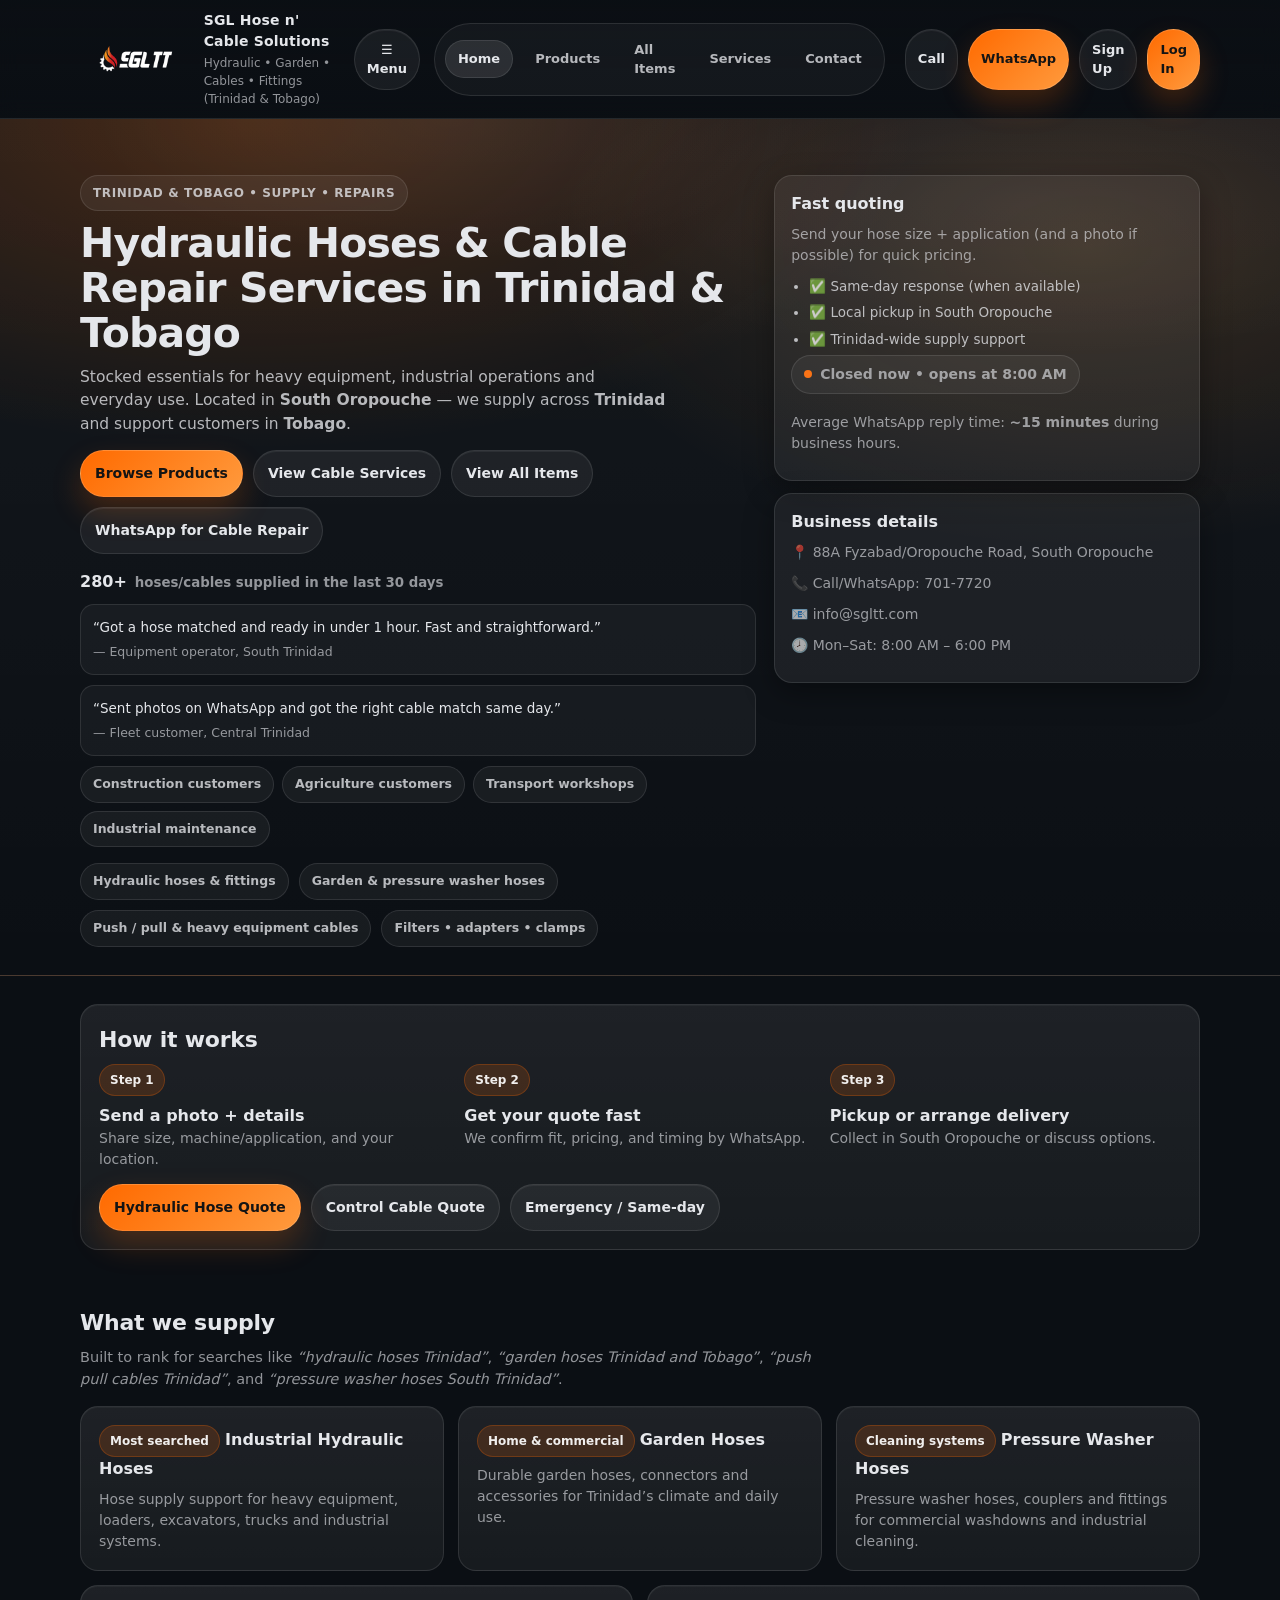
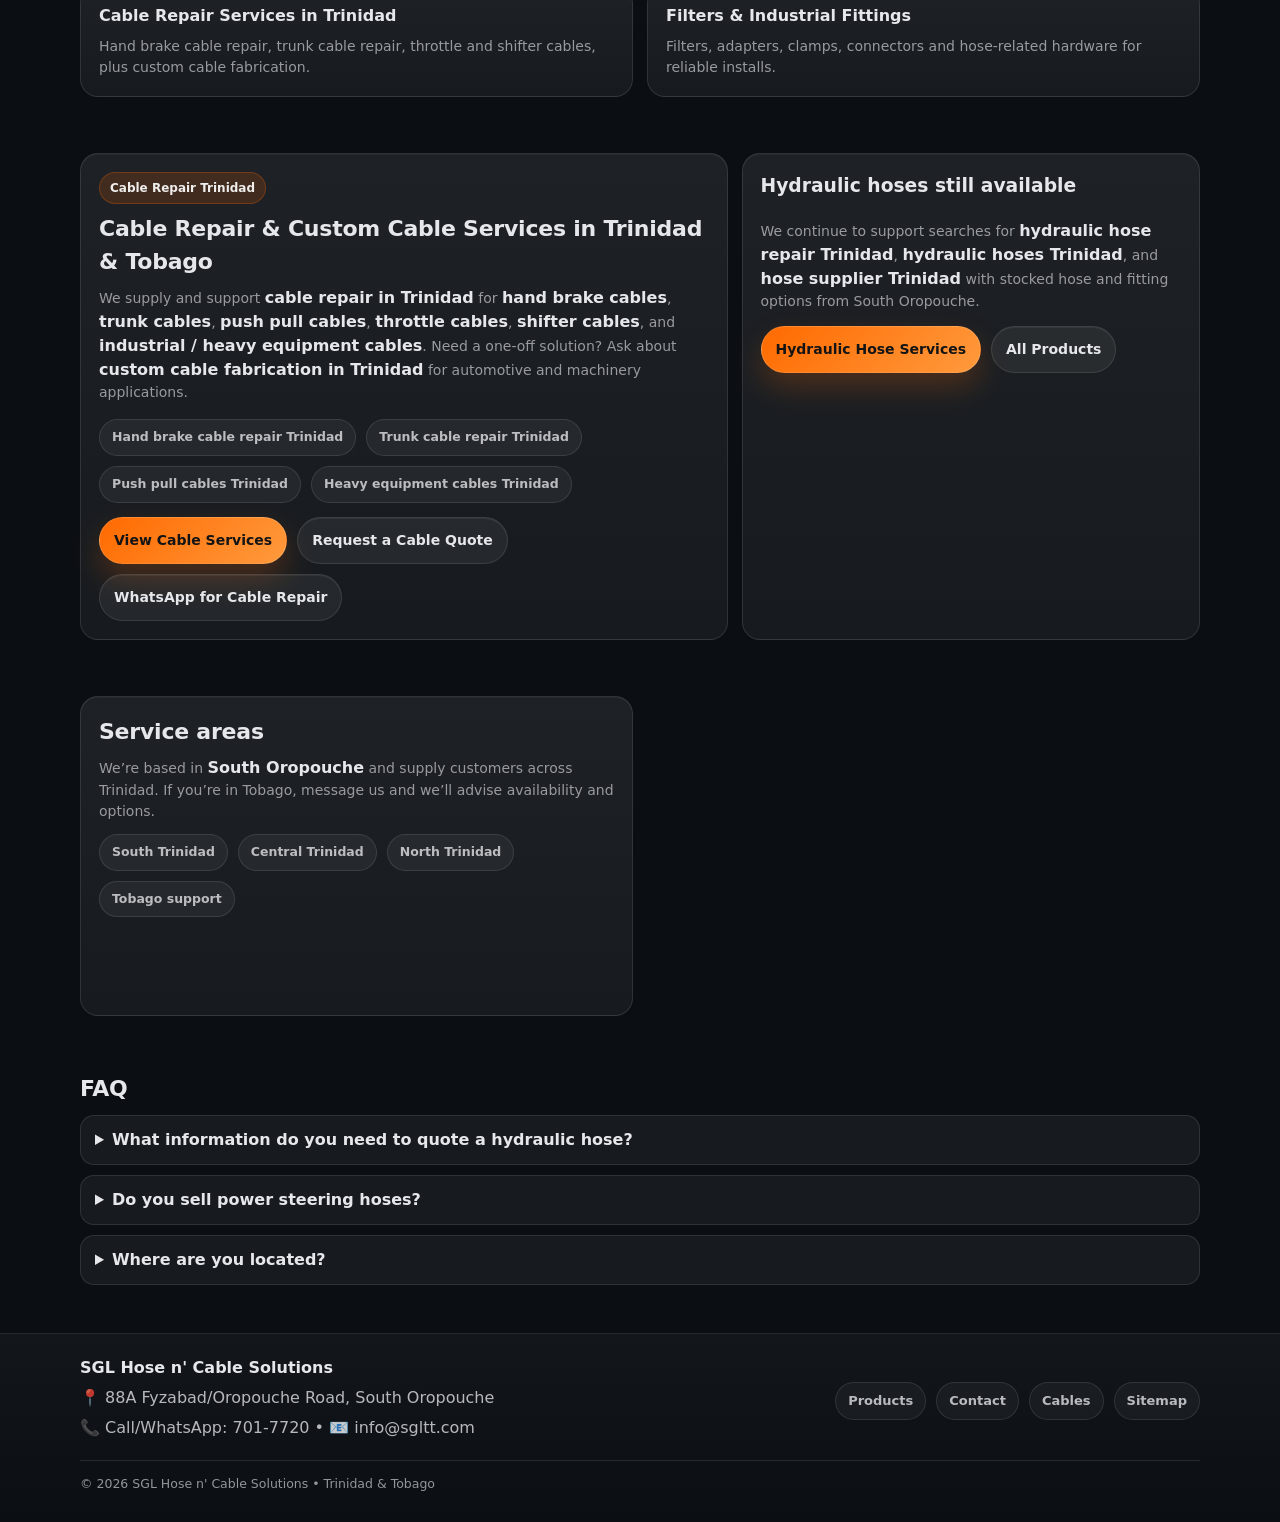
==== commit 9617a0de: "WIP: ..." ====
--- a/index.html
+++ b/index.html
@@ -119,7 +119,8 @@
         <nav id="site-nav" class="nav-links" data-nav-links>
           <a href="index.html" data-nav>Home</a>
           <a href="products.html" data-nav>Products</a>
-          <a href="cable-repair-trinidad.html" data-nav>Cables</a>
+          <a href="all-items.html" data-nav>All Items</a>
+          <a href="cable-repair-trinidad.html" data-nav>Services</a>
           <a href="contact.html" data-nav>Contact</a>
         </nav>
 
@@ -147,6 +148,7 @@
             <div class="hero-actions">
               <a class="btn btn-primary" href="products.html">Browse Products</a>
                <a class="btn" href="cable-repair-trinidad.html">View Cable Services</a>
+               <a class="btn" href="all-items.html">View All Items</a>
               <a class="btn" href="https://wa.me/18687017720?text=Hi%20SGL%2C%20I%20need%20cable%20repair%20in%20Trinidad.%20Please%20quote%20for%20my%20vehicle%2Fequipment." target="_blank" rel="noopener">WhatsApp for Cable Repair</a>
             </div>
 
--- a/css/styles.css
+++ b/css/styles.css
@@ -69,6 +69,7 @@
 
 /* ---------- Header / Nav ---------- */
 .site-header{
+  --header-inner-height: 84px;
   position: sticky;
   top: 0;
   z-index: 50;
@@ -80,25 +81,27 @@
 .nav{
   display: flex;
   align-items: center;
-  justify-content: space-between;
+  justify-content: flex-start;
   gap: 14px;
-  padding: 12px 0;
+  min-height: var(--header-inner-height);
+  padding: 10px 0;
 }
 
 .brand{
   display: flex;
   align-items: center;
-  gap: 12px;
+  gap: 14px;
   min-width: 220px;
+  margin-right: 8px;
 }
 .brand img{
-  border-radius: 14px;
-  background: rgba(255,255,255,0.06);
-  border: 1px solid var(--border);
-  padding: 6px;
-  width: 52px;
-  height: 52px;
+  width: auto;
+  height: clamp(54px, 6.8vh, 68px);
+  max-height: calc(var(--header-inner-height) * 0.78);
   object-fit: contain;
+  width: auto;
+  height: clamp(54px, 6.8vh, 68px);
+  max-height: calc(var(--header-inner-height) * 0.78);
 }
 .brand-text{
   display: grid;
@@ -118,6 +121,7 @@
   display: flex;
   align-items: center;
   gap: 10px;
+  margin-left: auto;
   padding: 8px 10px;
   border: 1px solid var(--border);
   border-radius: 999px;
@@ -143,6 +147,7 @@
 .nav-cta{
   display: flex;
   gap: 10px;
+  margin-left: 6px;
 }
 
 .menu-btn{
@@ -151,11 +156,16 @@
 
 /* Mobile nav */
 @media (max-width: 860px){
+  .site-header{ --header-inner-height: 72px; }
   .menu-btn{ display: inline-flex; }
+  .menu-btn{ margin-left: auto; }
+  .brand img{
+    height: clamp(44px, 6.2vh, 56px);
+  }
   .nav-links{
     display: none;
     position: absolute;
-    top: 72px;
+    top: calc(var(--header-inner-height) + 12px);
     left: 16px;
     right: 16px;
     border-radius: 16px;
@@ -784,6 +794,17 @@
 .catalog-body h3{ margin: 4px 0 8px; }
 .catalog-body p{ color: var(--muted); }
 
+.catalog-toolbar{ display:grid; gap:14px; margin-bottom:14px; }
+.catalog-label{ font-size:13px; color:var(--muted); display:grid; gap:6px; }
+.catalog-search{ min-height:44px; }
+.catalog-filters{ display:grid; grid-template-columns: repeat(auto-fit, minmax(180px,1fr)); gap:10px; }
+.catalog-meta-row{ display:flex; align-items:center; justify-content:space-between; gap:8px; }
+.catalog-price{ color:var(--text) !important; font-weight:700; margin:8px 0 10px; }
+.stock-pill{ display:inline-flex; align-items:center; border-radius:999px; padding:5px 10px; font-size:12px; font-weight:700; border:1px solid var(--border); }
+.stock-pill.in_stock{ background:rgba(16,185,129,0.18); color:#a7f3d0; border-color:rgba(16,185,129,0.35); }
+.stock-pill.low_stock{ background:rgba(245,158,11,0.18); color:#fde68a; border-color:rgba(245,158,11,0.35); }
+.stock-pill.out_of_stock{ background:rgba(239,68,68,0.18); color:#fecaca; border-color:rgba(239,68,68,0.35); }
+
 .item-detail-layout{ display:grid; grid-template-columns: 1.2fr .8fr; gap:18px; }
 .item-gallery{ display:grid; gap:12px; }
 .item-gallery img{ width:100%; border-radius: var(--radius2); border:1px solid var(--border); object-fit:cover; max-height:360px; }
@@ -798,4 +819,5 @@
 @media (max-width: 860px){
   .auth-grid, .item-detail-layout{ grid-template-columns: 1fr; }
   .auth-links{ display:none; }
+  .catalog-filters{ grid-template-columns: 1fr; }
 }
